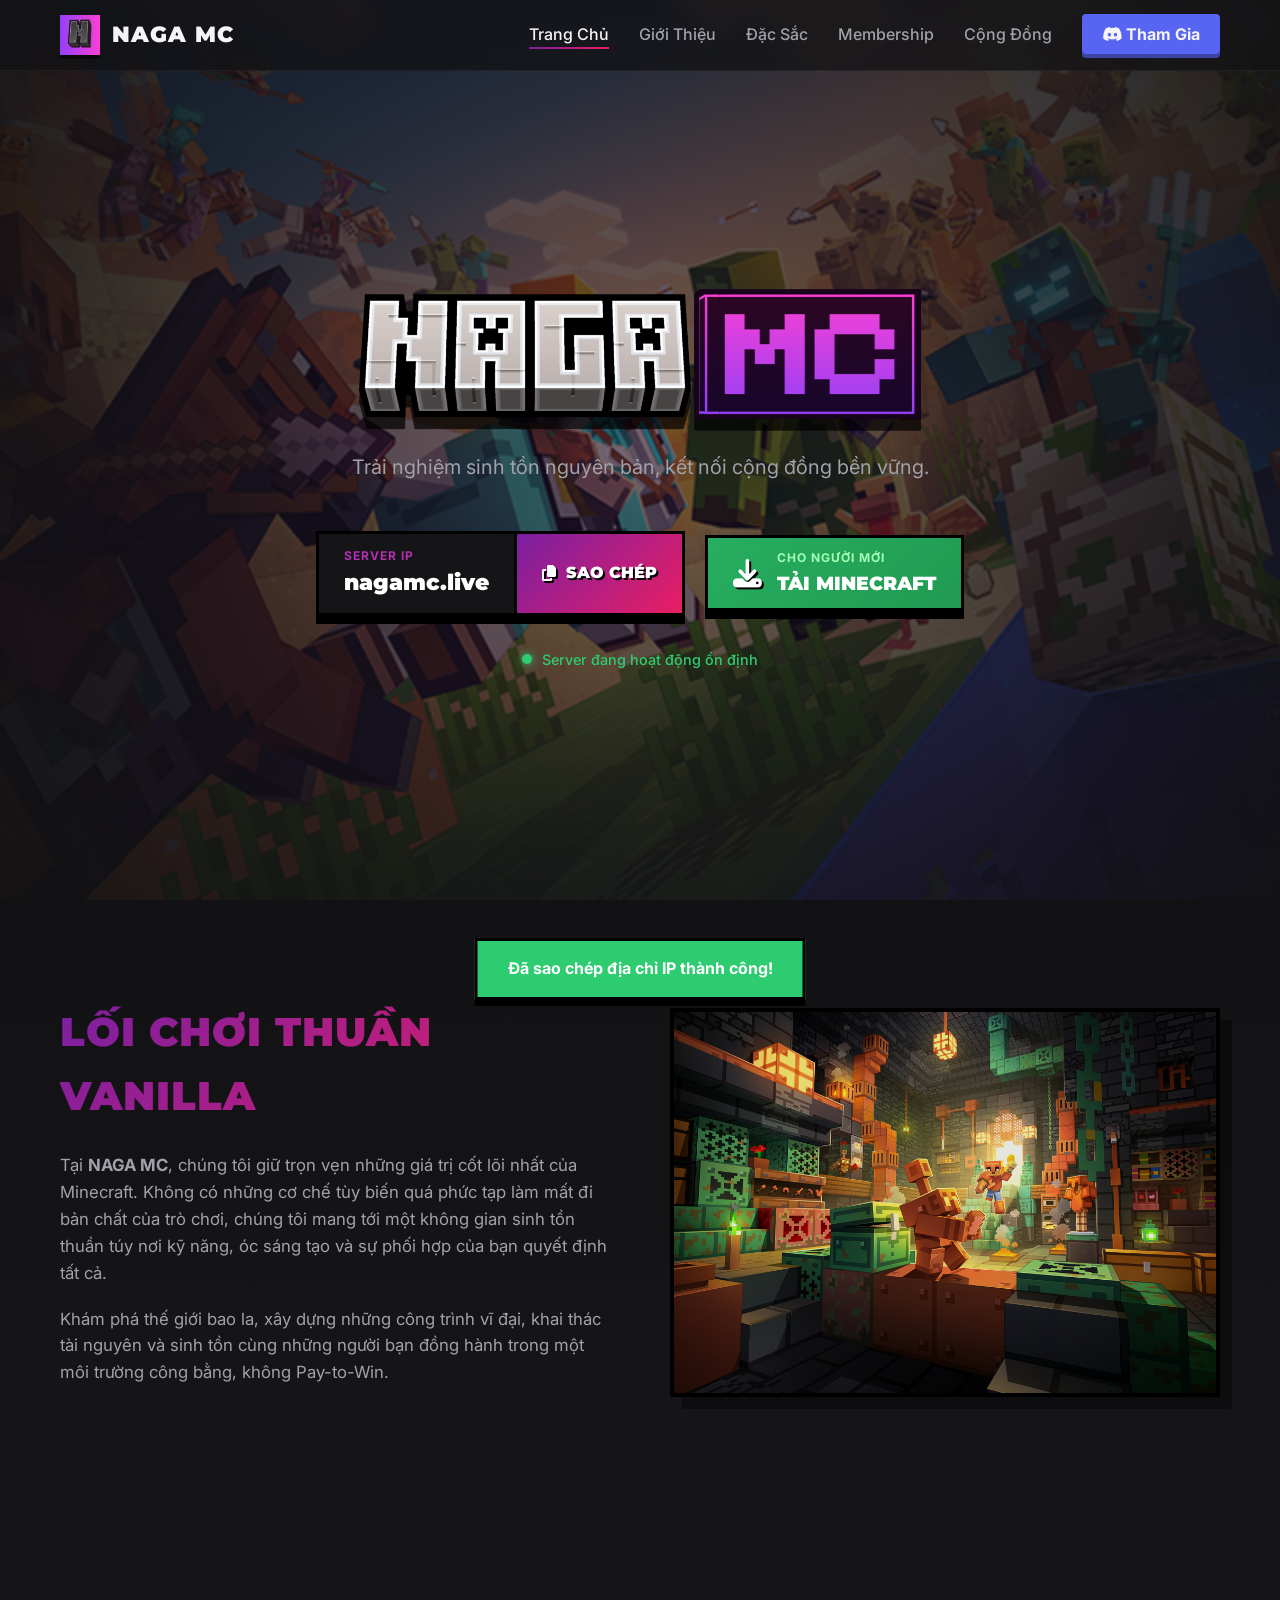
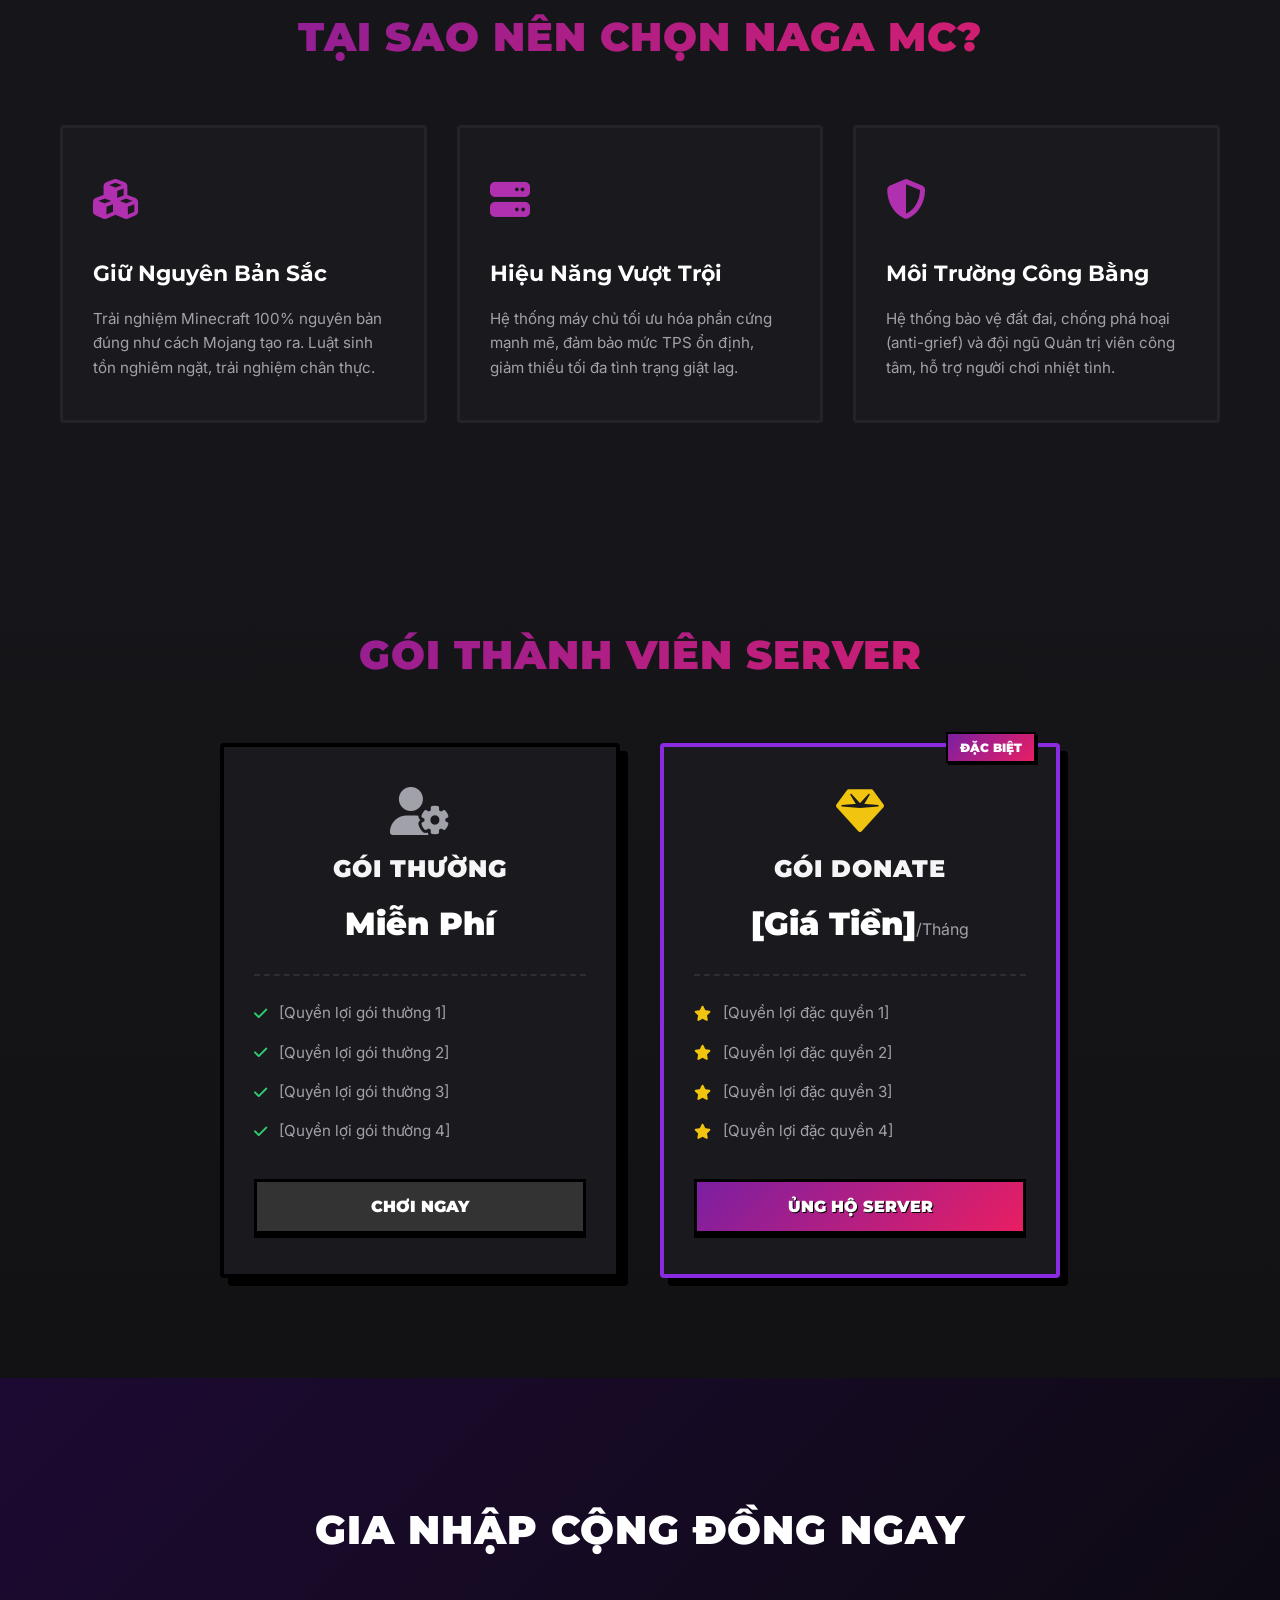
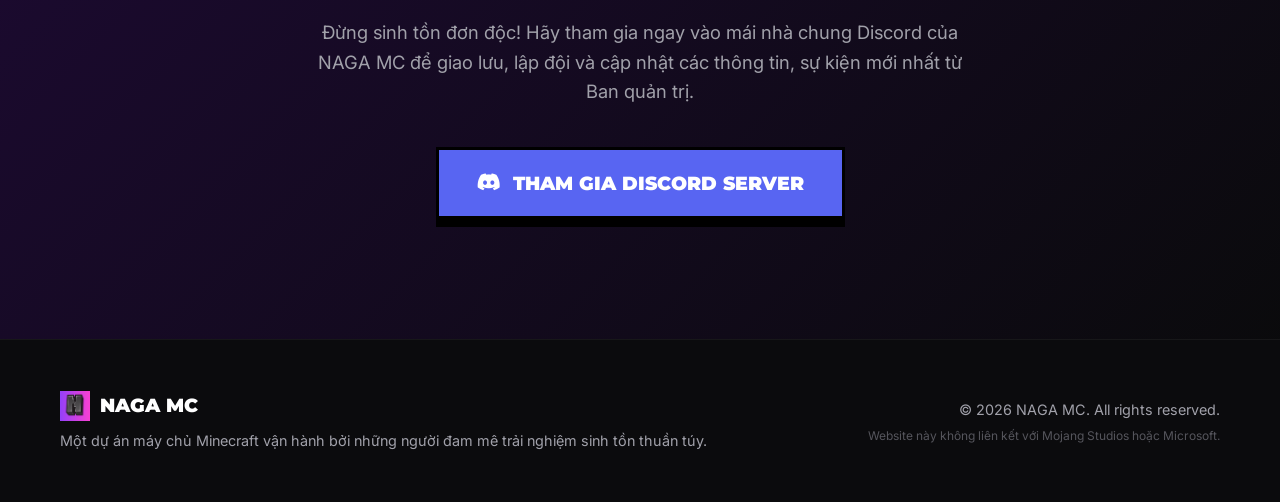
==== index.html @ 502a542e "Add files via upload" ====
<!DOCTYPE html>
<html lang="vi">
<head>
    <meta charset="UTF-8">
    <meta name="viewport" content="width=device-width, initial-scale=1.0">
    <title>NAGA MC - Máy Chủ Minecraft Thuần Vanilla</title>
    <link rel="icon" type="image/png" href="NBLRB.png">
    <link rel="preconnect" href="https://fonts.googleapis.com">
    <link rel="preconnect" href="https://fonts.gstatic.com" crossorigin>
    <link href="https://fonts.googleapis.com/css2?family=Inter:wght@400;500;700;900&family=Montserrat:wght@700;900&display=swap" rel="stylesheet">
    <link rel="stylesheet" href="https://cdnjs.cloudflare.com/ajax/libs/font-awesome/6.4.0/css/all.min.css">
    <link rel="stylesheet" href="style.css">
</head>
<body>

    <div id="toast" class="toast">Đã sao chép địa chỉ IP thành công!</div>

    <nav class="navbar">
        <div class="nav-container">
            <a href="#" class="nav-logo">
                <img src="NBLRB.png" alt="NAGA MC Logo">
                <span>NAGA MC</span>
            </a>
            <button class="menu-toggle" id="mobile-menu-btn" aria-label="Toggle Menu">
                <i class="fa-solid fa-bars"></i>
            </button>
            <ul class="nav-links" id="nav-links-menu">
                <li><a href="#" class="active">Trang Chủ</a></li>
                <li><a href="#about">Giới Thiệu</a></li>
                <li><a href="#features">Đặc Sắc</a></li>
                <li><a href="#membership">Membership</a></li>
                <li><a href="#community">Cộng Đồng</a></li>
                <li><a href="https://discord.gg/6WrVqjRegJ" target="_blank" class="nav-btn-discord"><i class="fa-brands fa-discord"></i> Tham Gia</a></li>
            </ul>
        </div>
    </nav>

<header class="hero">
        <div class="hero-overlay"></div>
        <div class="hero-content">
            <div class="hero-title-wrapper">
                <img src="NAGAMC-TITLE.png" alt="NAGA MC" class="hero-main-title">
            </div>
            <p class="hero-subtitle">Trải nghiệm sinh tồn nguyên bản, kết nối cộng đồng bền vững.</p>
            
            <div class="hero-ctas">
                <div class="ip-widget" id="copy-ip-btn" data-ip="nagamc.live">
                    <div class="ip-details">
                        <span class="ip-label">SERVER IP</span>
                        <span class="ip-address">nagamc.live</span>
                    </div>
                    <div class="ip-action">
                        <i class="fa-solid fa-copy"></i>
                        <span>SAO CHÉP</span>
                    </div>
                </div>

                <a href="https://llaun.ch/en" target="_blank" class="btn-download-mc">
                    <i class="fa-solid fa-download"></i>
                    <div class="download-text">
                        <span class="download-label">CHO NGƯỜI MỚI</span>
                        <span class="download-title">TẢI MINECRAFT</span>
                    </div>
                </a>
            </div>

            <div class="server-status">
                <span class="status-indicator"></span>
                <span class="status-text">Server đang hoạt động ổn định</span>
            </div>
        </div>
    </header>

    <section id="about" class="about-section">
        <div class="container">
            <div class="about-wrapper">
                <div class="about-text">
                    <h2 class="section-title">Lối Chơi Thuần Vanilla</h2>
                    <p>Tại <strong>NAGA MC</strong>, chúng tôi giữ trọn vẹn những giá trị cốt lõi nhất của Minecraft. Không có những cơ chế tùy biến quá phức tạp làm mất đi bản chất của trò chơi, chúng tôi mang tới một không gian sinh tồn thuần túy nơi kỹ năng, óc sáng tạo và sự phối hợp của bạn quyết định tất cả.</p>
                    <p>Khám phá thế giới bao la, xây dựng những công trình vĩ đại, khai thác tài nguyên và sinh tồn cùng những người bạn đồng hành trong một môi trường công bằng, không Pay-to-Win.</p>
                </div>
                <div class="about-image">
                    <div class="mc-frame">
                        <img src="Minecraft_Fall_Drop_Campaign_Key_Art_DotNet_Downloadable_Wallpaper_2058x1440.png" alt="Minecraft Gameplay">
                    </div>
                </div>
            </div>
        </div>
    </section>

    <section id="features" class="features-section">
        <div class="container">
            <h2 class="section-title centered">Tại sao nên chọn NAGA MC?</h2>
            <div class="features-grid">
                <div class="feature-card">
                    <div class="feature-icon">
                        <i class="fa-solid fa-cubes"></i>
                    </div>
                    <h3>Giữ Nguyên Bản Sắc</h3>
                    <p>Trải nghiệm Minecraft 100% nguyên bản đúng như cách Mojang tạo ra. Luật sinh tồn nghiêm ngặt, trải nghiệm chân thực.</p>
                </div>
                <div class="feature-card">
                    <div class="feature-icon">
                        <i class="fa-solid fa-server"></i>
                    </div>
                    <h3>Hiệu Năng Vượt Trội</h3>
                    <p>Hệ thống máy chủ tối ưu hóa phần cứng mạnh mẽ, đảm bảo mức TPS ổn định, giảm thiểu tối đa tình trạng giật lag.</p>
                </div>
                <div class="feature-card">
                    <div class="feature-icon">
                        <i class="fa-solid fa-shield-halved"></i>
                    </div>
                    <h3>Môi Trường Công Bằng</h3>
                    <p>Hệ thống bảo vệ đất đai, chống phá hoại (anti-grief) và đội ngũ Quản trị viên công tâm, hỗ trợ người chơi nhiệt tình.</p>
                </div>
            </div>
        </div>
    </section>
    <section id="membership" class="membership-section">
        <div class="container">
            <h2 class="section-title centered">Gói Thành Viên Server</h2>
            <div class="membership-grid">
                
                <div class="member-card regular">
                    <div class="member-header">
                        <i class="fa-solid fa-user-gear member-icon"></i>
                        <h3>GÓI THƯỜNG</h3>
                        <div class="price">Miễn Phí</div>
                    </div>
                    <ul class="member-features">
                        <li><i class="fa-solid fa-check"></i> [Quyền lợi gói thường 1]</li>
                        <li><i class="fa-solid fa-check"></i> [Quyền lợi gói thường 2]</li>
                        <li><i class="fa-solid fa-check"></i> [Quyền lợi gói thường 3]</li>
                        <li><i class="fa-solid fa-check"></i> [Quyền lợi gói thường 4]</li>
                    </ul>
                    <a href="#" class="btn-member-action">CHƠI NGAY</a>
                </div>

                <div class="member-card donate">
                    <div class="badge-popular">ĐẶC BIỆT</div>
                    <div class="member-header">
                        <i class="fa-solid fa-gem member-icon animate-pulse"></i>
                        <h3>GÓI DONATE</h3>
                        <div class="price">[Giá Tiền]<span>/Tháng</span></div>
                    </div>
                    <ul class="member-features">
                        <li><i class="fa-solid fa-star"></i> [Quyền lợi đặc quyền 1]</li>
                        <li><i class="fa-solid fa-star"></i> [Quyền lợi đặc quyền 2]</li>
                        <li><i class="fa-solid fa-star"></i> [Quyền lợi đặc quyền 3]</li>
                        <li><i class="fa-solid fa-star"></i> [Quyền lợi đặc quyền 4]</li>
                    </ul>
                    <a href="pay.html" class="btn-member-action donate-btn">ỦNG HỘ SERVER</a>
                </div>

            </div>
        </div>
    </section>

    <section id="community" class="community-section">
        <div class="community-overlay"></div>
        <div class="container community-content">
            <h2 class="section-title centered light">Gia Nhập Cộng Đồng Ngay</h2>
            <p class="community-desc">Đừng sinh tồn đơn độc! Hãy tham gia ngay vào mái nhà chung Discord của NAGA MC để giao lưu, lập đội và cập nhật các thông tin, sự kiện mới nhất từ Ban quản trị.</p>
            <a href="https://discord.gg/6WrVqjRegJ" target="_blank" class="btn-discord-large">
                <i class="fa-brands fa-discord"></i> THAM GIA DISCORD SERVER
            </a>
        </div>
    </section>

    <footer class="footer">
        <div class="container footer-content">
            <div class="footer-left">
                <div class="footer-brand">
                    <img src="NBLRB.png" alt="NAGA MC">
                    <span>NAGA MC</span>
                </div>
                <p>Một dự án máy chủ Minecraft vận hành bởi những người đam mê trải nghiệm sinh tồn thuần túy.</p>
            </div>
            <div class="footer-right">
                <p>&copy; 2026 NAGA MC. All rights reserved.</p>
                <p class="footer-disclaimer">Website này không liên kết với Mojang Studios hoặc Microsoft.</p>
            </div>
        </div>
    </footer>

    <script src="script.js"></script>
</body>
</html>
---- style.css ----
/* --- BIẾN MÀU SẮC & CẤU HÌNH GỐC --- */
:root {
    --primary-color: #8a2be2;      /* Màu tím chính */
    --primary-light: #b030b0;      /* Tím hồng sáng */
    --primary-gradient: linear-gradient(135deg, #7b1fa2 0%, #e91e63 100%);
    --bg-dark: #121214;            /* Nền tối chủ đạo */
    --bg-card: #1a1a1e;            /* Nền của thẻ nội dung */
    --bg-nav: rgba(18, 18, 20, 0.75);
    --text-main: #f5f5f7;          /* Màu chữ sáng */
    --text-muted: #a1a1aa;         /* Màu chữ nhạt hơn */
    --stroke-pixel: 4px solid #000;/* Viền khối phong cách pixel bóng */
    --font-sans: 'Inter', sans-serif;
    --font-heading: 'Montserrat', sans-serif;
}

/* --- RESET & CẤU HÌNH CHUNG --- */
* {
    box-sizing: border-box;
    margin: 0;
    padding: 0;
    scroll-behavior: smooth;
}

body {
    font-family: var(--font-sans);
    background-color: var(--bg-dark);
    color: var(--text-main);
    line-height: 1.6;
    overflow-x: hidden;
}

a {
    color: inherit;
    text-decoration: none;
}

ul {
    list-style: none;
}

.container {
    max-width: 1200px;
    margin: 0 auto;
    padding: 0 20px;
}

img {
    max-width: 100%;
    height: auto;
}

/* Tiêu đề các mục */
.section-title {
    font-family: var(--font-heading);
    font-weight: 900;
    font-size: 2.5rem;
    text-transform: uppercase;
    margin-bottom: 1.5rem;
    background: var(--primary-gradient);
    -webkit-background-clip: text;
    -webkit-text-fill-color: transparent;
    letter-spacing: 1px;
}

.section-title.centered {
    text-align: center;
    margin-bottom: 3.5rem;
}

.section-title.light {
    background: #fff;
    -webkit-background-clip: text;
    -webkit-text-fill-color: transparent;
}

/* --- NAVIGATION BAR --- */
.navbar {
    position: fixed;
    top: 0;
    left: 0;
    width: 100%;
    z-index: 1000;
    background-color: var(--bg-nav);
    backdrop-filter: blur(12px);
    -webkit-backdrop-filter: blur(12px);
    border-bottom: 1px solid rgba(255, 255, 255, 0.05);
    transition: all 0.3s ease;
}

.nav-container {
    max-width: 1200px;
    margin: 0 auto;
    padding: 15px 20px;
    display: flex;
    justify-content: space-between;
    align-items: center;
}

.nav-logo {
    display: flex;
    align-items: center;
    gap: 12px;
    font-family: var(--font-heading);
    font-weight: 900;
    font-size: 1.4rem;
    letter-spacing: 1px;
}

.nav-logo img {
    height: 40px;
    filter: drop-shadow(0px 4px 0px rgba(0,0,0,0.5));
}

.nav-links {
    display: flex;
    align-items: center;
    gap: 30px;
    font-weight: 500;
}

.nav-links a:not(.nav-btn-discord) {
    position: relative;
    padding: 5px 0;
    color: var(--text-muted);
    transition: color 0.3s ease;
}

.nav-links a:not(.nav-btn-discord):hover,
.nav-links a.active {
    color: var(--text-main);
}

.nav-links a:not(.nav-btn-discord)::after {
    content: '';
    position: absolute;
    bottom: 0;
    left: 0;
    width: 0;
    height: 2px;
    background: var(--primary-gradient);
    transition: width 0.3s ease;
}

.nav-links a:not(.nav-btn-discord):hover::after,
.nav-links a.active::after {
    width: 100%;
}

.nav-btn-discord {
    background: #5865F2;
    padding: 10px 20px;
    border-radius: 4px;
    font-weight: 700;
    box-shadow: 0 4px 0 #3c45a5;
    transition: all 0.1s ease;
}

.nav-btn-discord:hover {
    transform: translateY(2px);
    box-shadow: 0 2px 0 #3c45a5;
}

.menu-toggle {
    display: none;
    background: none;
    border: none;
    color: #fff;
    font-size: 1.5rem;
    cursor: pointer;
}

/* --- HERO SECTION --- */
.hero {
    position: relative;
    min-height: 100vh;
    display: flex;
    align-items: center;
    justify-content: center;
    text-align: center;
    padding: 120px 20px 60px 20px;
    /* Sử dụng hình nền phong cảnh Minecraft mờ ảo phía sau */
    background: url('MCV_HOL25Drop_MoM_DotNet_Wallpaper_800x450.png') no-repeat center center/cover;
}

.hero-overlay {
    position: absolute;
    top: 0;
    left: 0;
    width: 100%;
    height: 100%;
    background: radial-gradient(circle, rgba(26,10,41,0.6) 0%, rgba(18,18,20,0.95) 100%);
    z-index: 1;
}

.hero-content {
    position: relative;
    z-index: 2;
    max-width: 800px;
}

.hero-title-wrapper {
    margin-bottom: 1.5rem;
}

.hero-main-title {
    max-height: 130px;
    width: auto;
    filter: drop-shadow(0 12px 0px rgba(0,0,0,0.7));
    animation: floating 3s ease-in-out infinite;
}

.hero-subtitle {
    font-size: 1.25rem;
    color: var(--text-muted);
    margin-bottom: 3rem;
    font-weight: 400;
}

/* IP Copy Widget (Phong cách Gaming/Pixel nhẹ) */
.ip-widget {
    display: inline-flex;
    background: #1e1e24;
    border: 3px solid #000;
    box-shadow: 0 8px 0 #000;
    cursor: pointer;
    margin-bottom: 2rem;
    transition: all 0.1s ease;
    user-select: none;
}

.ip-widget:hover {
    transform: translateY(4px);
    box-shadow: 0 4px 0 #000;
}

.ip-details {
    padding: 12px 25px;
    display: flex;
    flex-direction: column;
    text-align: left;
    border-right: 3px solid #000;
    background-color: #151518;
}

.ip-label {
    font-size: 0.75rem;
    font-weight: 700;
    color: var(--primary-light);
    letter-spacing: 1px;
}

.ip-address {
    font-family: var(--font-heading);
    font-weight: 900;
    font-size: 1.4rem;
    color: #fff;
}

.ip-action {
    background: var(--primary-gradient);
    padding: 0 25px;
    display: flex;
    align-items: center;
    gap: 10px;
    font-weight: 900;
    font-family: var(--font-heading);
    font-size: 1rem;
    color: #fff;
    text-shadow: 2px 2px 0px #000;
}

.server-status {
    display: flex;
    align-items: center;
    justify-content: center;
    gap: 10px;
    margin-top: 10px;
}

.status-indicator {
    width: 10px;
    height: 10px;
    background-color: #2ecc71;
    border-radius: 50%;
    box-shadow: 0 0 10px #2ecc71;
}

.status-text {
    font-size: 0.9rem;
    color: #2ecc71;
    font-weight: 500;
}

/* --- ABOUT SECTION --- */
.about-section {
    padding: 100px 0;
    background: linear-gradient(180deg, var(--bg-dark) 0%, #16161a 100%);
}

.about-wrapper {
    display: flex;
    align-items: center;
    gap: 60px;
}

.about-text {
    flex: 1;
}

.about-text p {
    margin-bottom: 1.2rem;
    color: var(--text-muted);
    font-size: 1.05rem;
}

.about-image {
    flex: 1;
    display: flex;
    justify-content: center;
}

.mc-frame {
    border: 4px solid #000;
    box-shadow: 12px 12px 0px rgba(0,0,0,0.4);
    background-color: #000;
    line-height: 0;
    border-radius: 2px;
    overflow: hidden;
}

.mc-frame img {
    filter: contrast(1.05) brightness(0.9);
    transition: transform 0.5s ease;
}

.mc-frame:hover img {
    transform: scale(1.05);
}

/* --- FEATURES SECTION --- */
.features-section {
    padding: 100px 0;
    background-color: #16161a;
}

.features-grid {
    display: grid;
    grid-template-columns: repeat(auto-fit, minmax(300px, 1fr));
    gap: 30px;
}

.feature-card {
    background-color: var(--bg-card);
    padding: 40px 30px;
    border: 3px solid #232329;
    border-radius: 4px;
    transition: all 0.3s ease;
    position: relative;
}

.feature-card:hover {
    border-color: var(--primary-color);
    transform: translateY(-5px);
    box-shadow: 0 10px 20px rgba(138, 43, 226, 0.1);
}

.feature-icon {
    font-size: 2.5rem;
    color: var(--primary-light);
    margin-bottom: 1.5rem;
}

.feature-card h3 {
    font-family: var(--font-heading);
    font-size: 1.35rem;
    margin-bottom: 1rem;
    color: #fff;
}

.feature-card p {
    color: var(--text-muted);
    font-size: 0.95rem;
}

/* --- COMMUNITY SECTION --- */
.community-section {
    position: relative;
    padding: 120px 0;
    text-align: center;
    background: url('https://images.unsplash.com/photo-1618005182384-a83a8bd57fbe?q=80&w=1920&auto=format&fit=crop') no-repeat center center/cover;
}

.community-overlay {
    position: absolute;
    top: 0;
    left: 0;
    width: 100%;
    height: 100%;
    background: linear-gradient(135deg, rgba(30, 9, 54, 0.9) 0%, rgba(10, 10, 12, 0.95) 100%);
    z-index: 1;
}

.community-content {
    position: relative;
    z-index: 2;
    max-width: 700px;
    margin: 0 auto;
}

.community-desc {
    font-size: 1.15rem;
    color: var(--text-muted);
    margin-bottom: 2.5rem;
}

.btn-discord-large {
    display: inline-flex;
    align-items: center;
    gap: 12px;
    background: #5865F2;
    color: #fff;
    font-family: var(--font-heading);
    font-weight: 900;
    font-size: 1.2rem;
    padding: 18px 38px;
    border: 3px solid #000;
    box-shadow: 0 8px 0 #000;
    transition: all 0.1s ease;
}

.btn-discord-large:hover {
    transform: translateY(4px);
    box-shadow: 0 4px 0 #000;
}

/* --- TOAST NOTIFICATION --- */
.toast {
    position: fixed;
    bottom: -100px;
    left: 50%;
    transform: translateX(-50%);
    background: #2ecc71;
    color: #fff;
    padding: 15px 30px;
    font-weight: 700;
    border: 3px solid #000;
    box-shadow: 0 6px 0 #000;
    z-index: 2000;
    transition: all 0.4s cubic-bezier(0.175, 0.885, 0.32, 1.275);
}

.toast.show {
    bottom: 40px;
}

/* --- FOOTER --- */
.footer {
    background-color: #0b0b0d;
    padding: 50px 0;
    border-top: 1px solid rgba(255, 255, 255, 0.05);
    font-size: 0.9rem;
    color: var(--text-muted);
}

.footer-content {
    display: flex;
    justify-content: space-between;
    align-items: center;
    flex-wrap: wrap;
    gap: 30px;
}

.footer-brand {
    display: flex;
    align-items: center;
    gap: 10px;
    font-family: var(--font-heading);
    font-weight: 900;
    font-size: 1.2rem;
    color: #fff;
    margin-bottom: 0.5rem;
}

.footer-brand img {
    height: 30px;
}

.footer-right {
    text-align: right;
}

.footer-disclaimer {
    font-size: 0.75rem;
    margin-top: 5px;
    color: #55555c;
}

/* --- ANIMATION --- */
@keyframes floating {
    0% { transform: translateY(0px); }
    50% { transform: translateY(-10px); }
    100% { transform: translateY(0px); }
}

/* --- RESPONSIVE RESPONSIVENESS --- */
@media (max-width: 768px) {
    .menu-toggle {
        display: block;
    }

    .nav-links {
        position: absolute;
        top: 100%;
        left: 0;
        width: 100%;
        background-color: #121214;
        flex-direction: column;
        padding: 30px;
        gap: 20px;
        border-bottom: 2px solid var(--primary-color);
        display: none; /* Điều khiển qua JS */
    }

    .nav-links.open {
        display: flex;
    }

    .about-wrapper {
        flex-direction: column;
        gap: 40px;
    }

    .hero-main-title {
        max-height: 80px;
    }

    .ip-widget {
        flex-direction: column;
        width: 100%;
        max-width: 320px;
    }

    .ip-details {
        border-right: none;
        border-bottom: 3px solid #000;
        text-align: center;
    }

    .ip-action {
        padding: 12px;
        justify-content: center;
    }

    .footer-content {
        flex-direction: column;
        text-align: center;
    }

    .footer-right {
        text-align: center;
    }
        
}
/* --- BỔ SUNG: NÚT TẢI MINECRAFT & MEMBERSHIP --- */

/* Nhóm các nút bấm ở trang đầu */
.hero-ctas {
    display: flex;
    justify-content: center;
    align-items: center;
    gap: 20px;
    flex-wrap: wrap;
    margin-bottom: 2rem;
}

.hero-ctas .ip-widget {
    margin-bottom: 0; /* Reset margin cũ */
}

/* Style nút tải game */
.btn-download-mc {
    display: inline-flex;
    align-items: center;
    gap: 15px;
    background: linear-gradient(135deg, #27ae60 0%, #219a52 100%);
    border: 3px solid #000;
    box-shadow: 0 8px 0 #000;
    padding: 10px 25px;
    cursor: pointer;
    transition: all 0.1s ease;
    text-align: left;
}

.btn-download-mc i {
    font-size: 1.8rem;
    color: #fff;
    text-shadow: 2px 2px 0px #000;
}

.download-text {
    display: flex;
    flex-direction: column;
}

.download-label {
    font-size: 0.75rem;
    font-weight: 700;
    color: #a3ffb4;
    letter-spacing: 1px;
}

.download-title {
    font-family: var(--font-heading);
    font-weight: 900;
    font-size: 1.2rem;
    color: #fff;
}

.btn-download-mc:hover {
    transform: translateY(4px);
    box-shadow: 0 4px 0 #000;
}

/* --- SECTION GÓI THÀNH VIÊN --- */
.membership-section {
    padding: 100px 0;
    background: linear-gradient(180deg, #16161a 0%, var(--bg-dark) 100%);
}

.membership-grid {
    display: flex;
    justify-content: center;
    gap: 40px;
    max-width: 900px;
    margin: 0 auto;
    flex-wrap: wrap;
}

.member-card {
    background-color: var(--bg-card);
    border: 4px solid #000;
    box-shadow: 8px 8px 0px #000;
    flex: 1;
    min-width: 300px;
    max-width: 400px;
    padding: 40px 30px;
    display: flex;
    flex-direction: column;
    position: relative;
    border-radius: 4px;
}

/* Thẻ Donate nổi bật hơn bằng viền tím */
.member-card.donate {
    border-color: var(--primary-color);
}

.badge-popular {
    position: absolute;
    top: -15px;
    right: 20px;
    background: var(--primary-gradient);
    color: #fff;
    font-family: var(--font-heading);
    font-weight: 900;
    font-size: 0.75rem;
    padding: 4px 12px;
    border: 2px solid #000;
    box-shadow: 2px 2px 0px #000;
}

.member-header {
    text-align: center;
    border-bottom: 2px dashed #2d2d35;
    padding-bottom: 25px;
    margin-bottom: 25px;
}

.member-icon {
    font-size: 3rem;
    margin-bottom: 15px;
}

.regular .member-icon { color: var(--text-muted); }
.donate .member-icon { color: #f1c40f; }

.member-header h3 {
    font-family: var(--font-heading);
    font-weight: 900;
    font-size: 1.5rem;
    letter-spacing: 1px;
    margin-bottom: 10px;
}

.member-header .price {
    font-family: var(--font-heading);
    font-weight: 900;
    font-size: 2rem;
    color: #fff;
}

.member-header .price span {
    font-size: 1rem;
    color: var(--text-muted);
    font-family: var(--font-sans);
    font-weight: 400;
}

/* Danh sách tính năng để trống */
.member-features {
    display: flex;
    flex-direction: column;
    gap: 15px;
    margin-bottom: 35px;
    flex-grow: 1;
}

.member-features li {
    display: flex;
    align-items: center;
    gap: 12px;
    color: var(--text-muted);
    font-size: 0.95rem;
}

.member-features li i.fa-check { color: #2ecc71; }
.member-features li i.fa-star { color: #f1c40f; }

/* Nút bấm trong thẻ */
.btn-member-action {
    display: block;
    text-align: center;
    font-family: var(--font-heading);
    font-weight: 900;
    padding: 12px;
    border: 3px solid #000;
    box-shadow: 0 4px 0 #000;
    background: #333;
    color: #fff;
    transition: all 0.1s ease;
}

.btn-member-action:hover {
    transform: translateY(2px);
    box-shadow: 0 2px 0 #000;
}

.donate-btn {
    background: var(--primary-gradient);
    text-shadow: 1px 1px 0px #000;
}

/* Hiệu ứng đập nhẹ cho viên ngọc donate */
.animate-pulse {
    animation: pulse 2s infinite;
}

@keyframes pulse {
    0% { transform: scale(1); }
    50% { transform: scale(1.1); filter: drop-shadow(0 0 8px #f1c40f); }
    100% { transform: scale(1); }
}
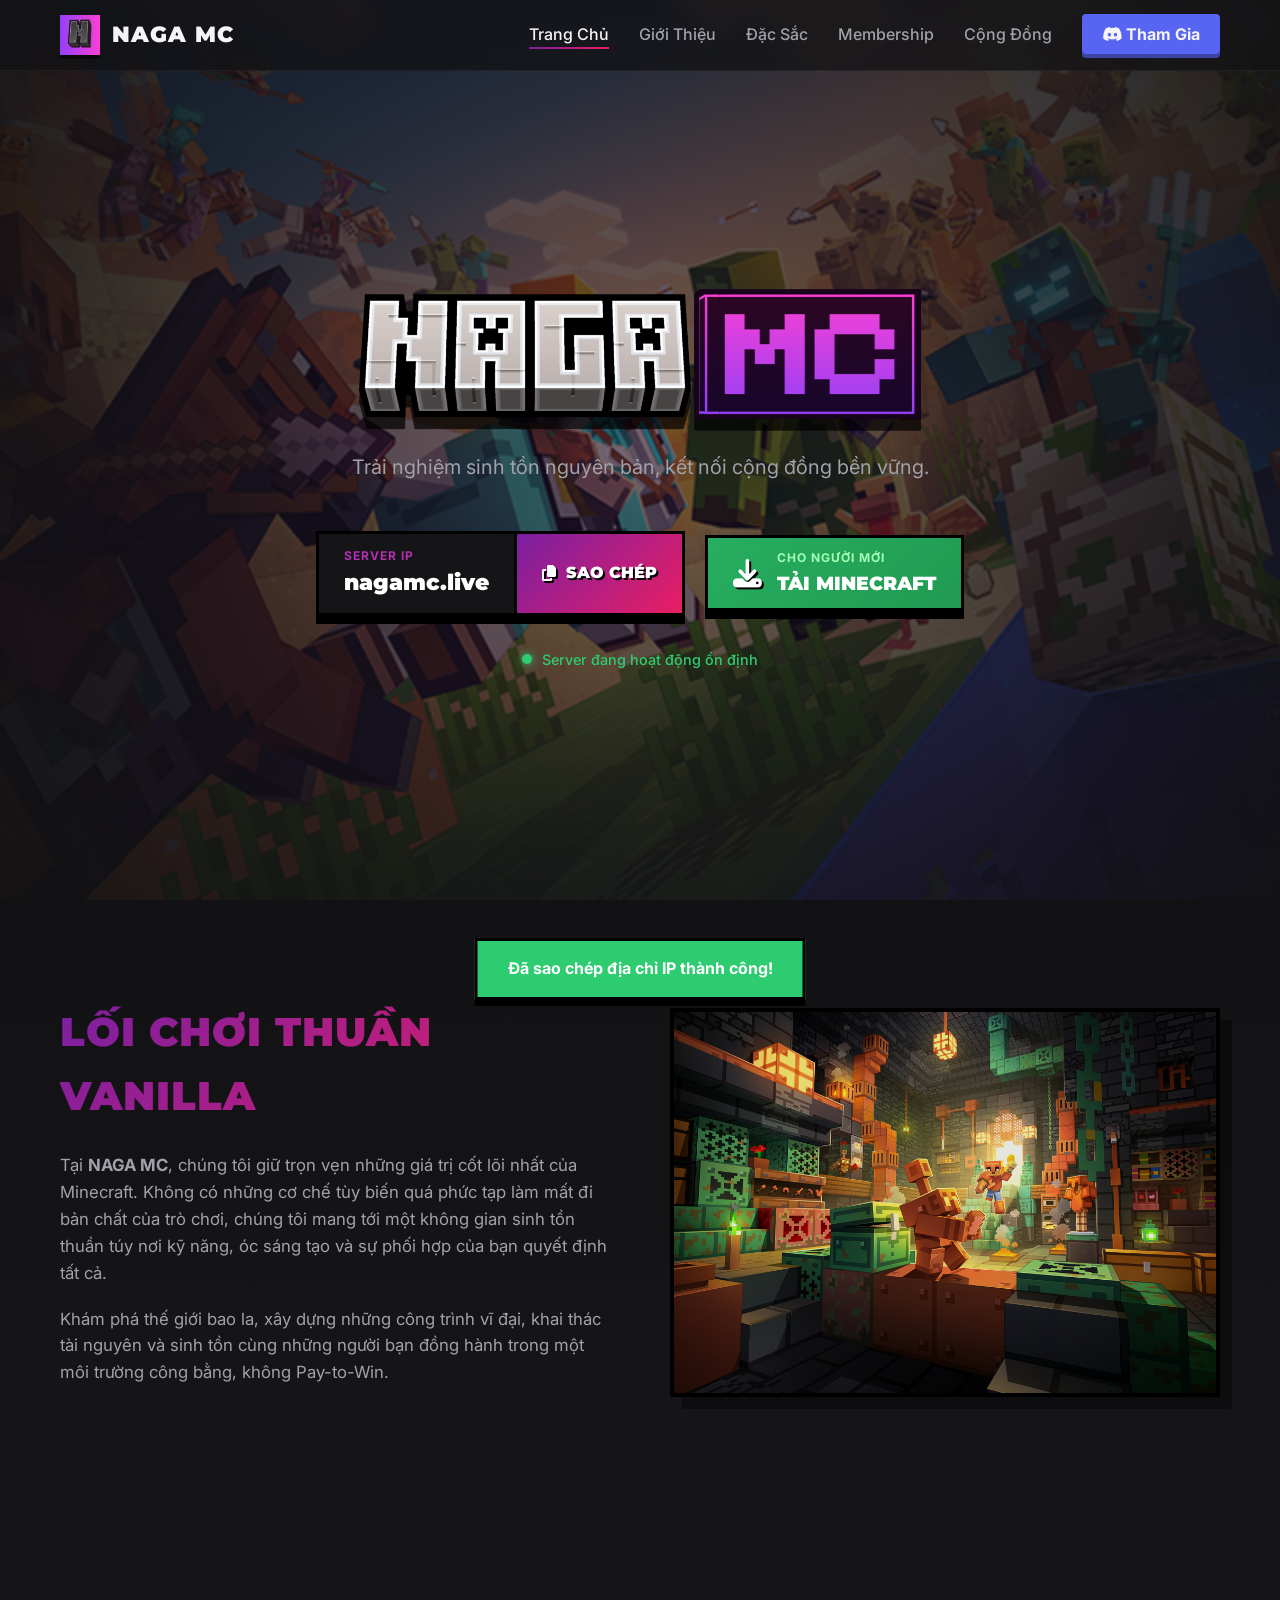
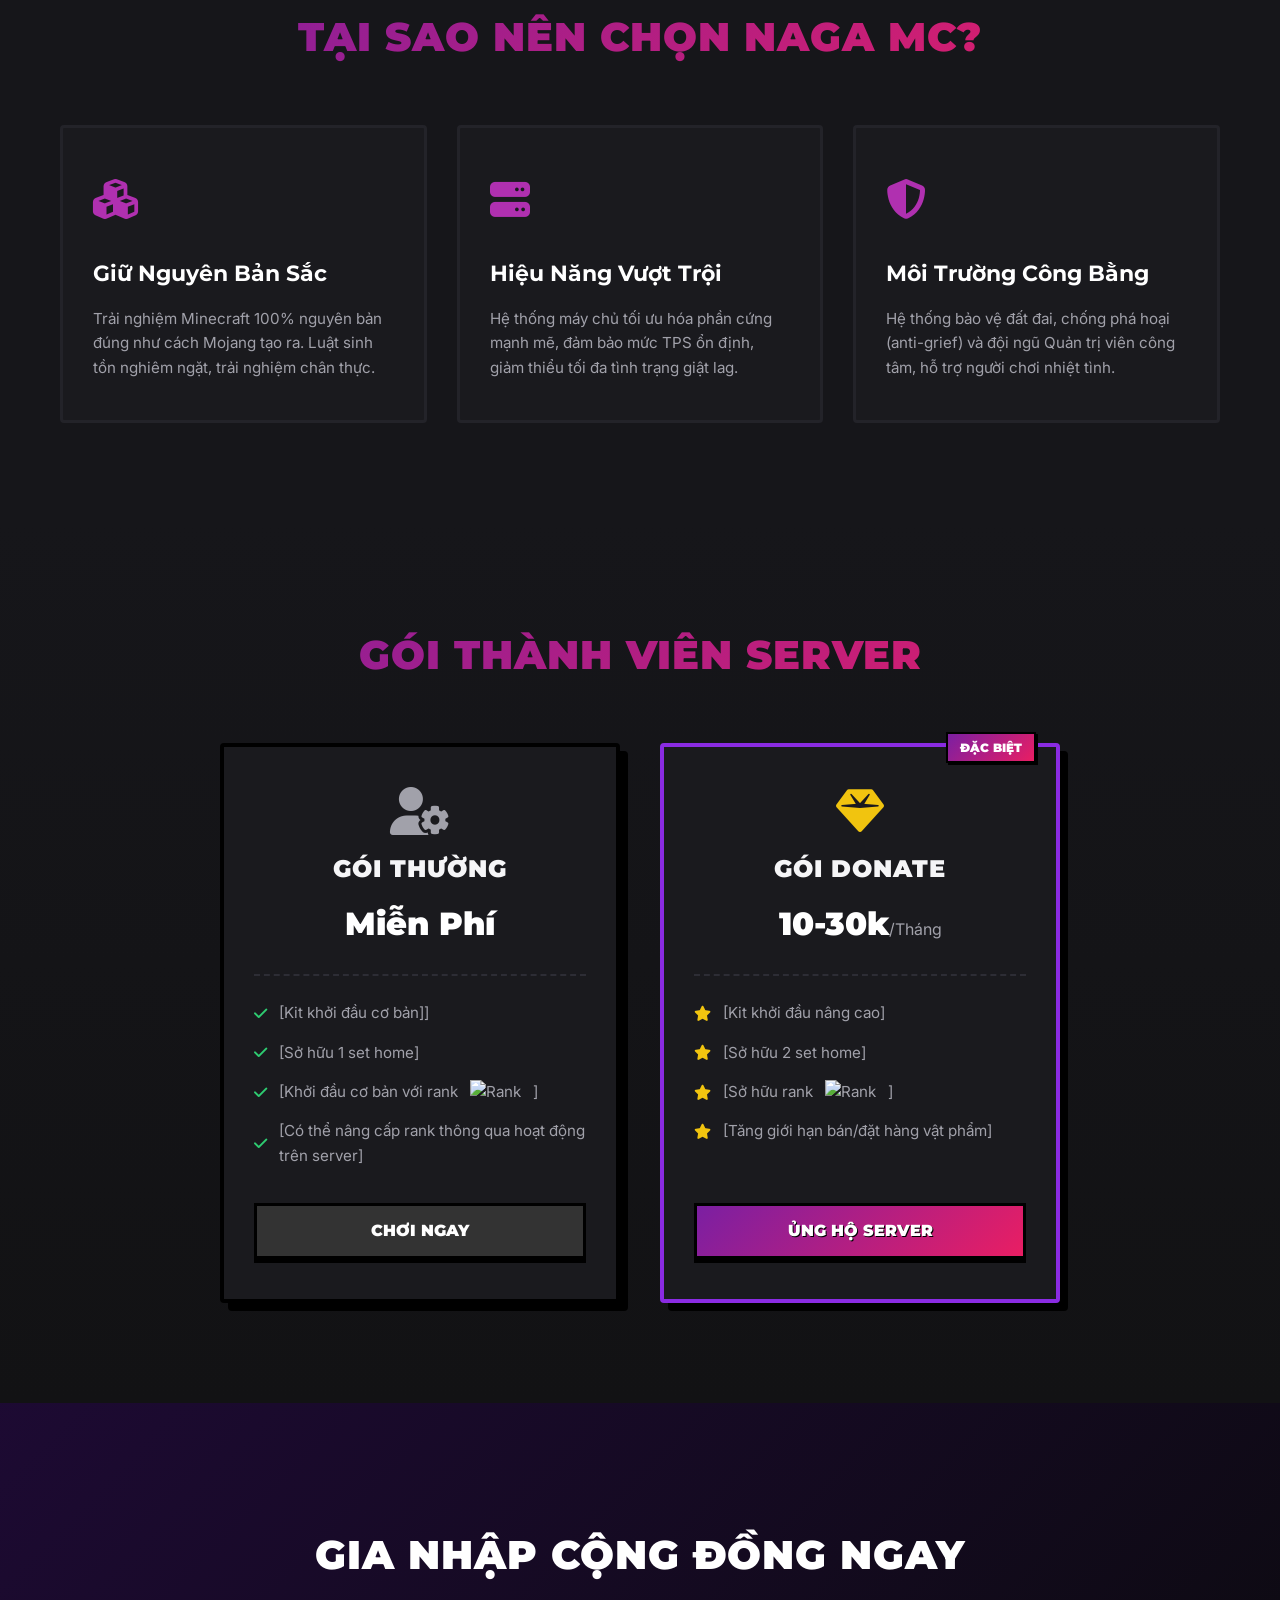
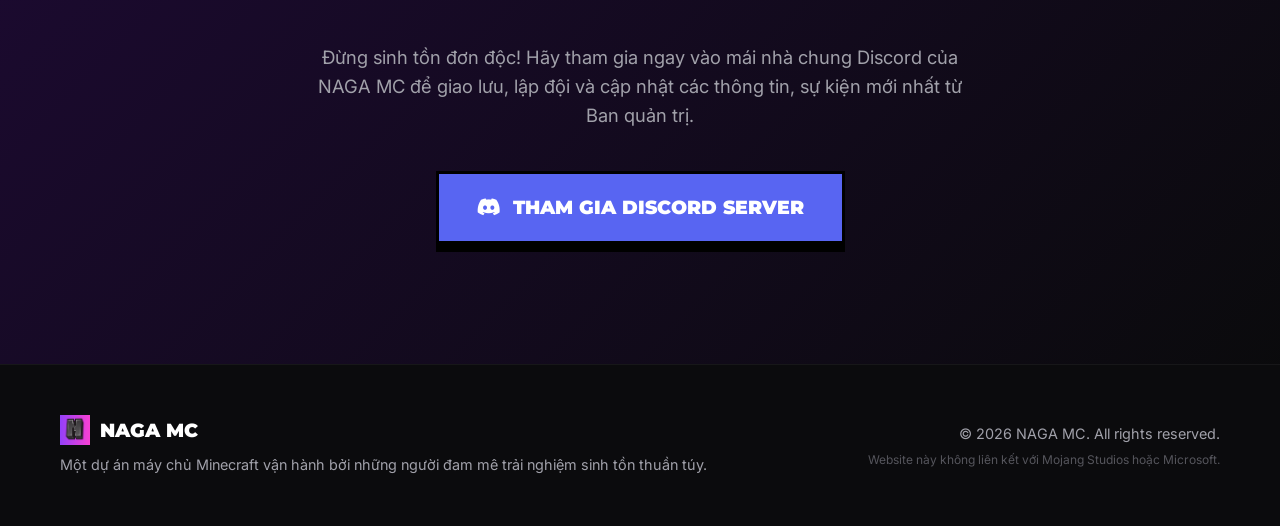
==== commit c909435d: "Update membership features and pricing in index.html" ====
--- a/index.html
+++ b/index.html
@@ -128,10 +128,10 @@
                         <div class="price">Miễn Phí</div>
                     </div>
                     <ul class="member-features">
-                        <li><i class="fa-solid fa-check"></i> [Quyền lợi gói thường 1]</li>
-                        <li><i class="fa-solid fa-check"></i> [Quyền lợi gói thường 2]</li>
-                        <li><i class="fa-solid fa-check"></i> [Quyền lợi gói thường 3]</li>
-                        <li><i class="fa-solid fa-check"></i> [Quyền lợi gói thường 4]</li>
+                        <li><i class="fa-solid fa-check"></i> [Kit khởi đầu cơ bản]]</li>
+                        <li><i class="fa-solid fa-check"></i> [Sở hữu 1 set home] </li>
+                        <li><i class="fa-solid fa-check"></i> [Khởi đầu cơ bản với rank<img src="chicken.png" alt="Rank" class="rank-icon">]</li>
+                        <li><i class="fa-solid fa-check"></i> [Có thể nâng cấp rank thông qua hoạt động trên server]</li>
                     </ul>
                     <a href="#" class="btn-member-action">CHƠI NGAY</a>
                 </div>
@@ -141,13 +141,13 @@
                     <div class="member-header">
                         <i class="fa-solid fa-gem member-icon animate-pulse"></i>
                         <h3>GÓI DONATE</h3>
-                        <div class="price">[Giá Tiền]<span>/Tháng</span></div>
+                        <div class="price">10-30k<span>/Tháng</span></div>
                     </div>
                     <ul class="member-features">
-                        <li><i class="fa-solid fa-star"></i> [Quyền lợi đặc quyền 1]</li>
-                        <li><i class="fa-solid fa-star"></i> [Quyền lợi đặc quyền 2]</li>
-                        <li><i class="fa-solid fa-star"></i> [Quyền lợi đặc quyền 3]</li>
-                        <li><i class="fa-solid fa-star"></i> [Quyền lợi đặc quyền 4]</li>
+                        <li><i class="fa-solid fa-star"></i> [Kit khởi đầu nâng cao]</li>
+                        <li><i class="fa-solid fa-star"></i> [Sở hữu 2 set home]</li>
+                        <li><i class="fa-solid fa-star"></i> [Sở hữu rank <img src="DONATOR.png" alt="Rank" class="rank-icon">]</li>
+                        <li><i class="fa-solid fa-star"></i> [Tăng giới hạn bán/đặt hàng vật phẩm]</li>
                     </ul>
                     <a href="pay.html" class="btn-member-action donate-btn">ỦNG HỘ SERVER</a>
                 </div>
@@ -185,4 +185,4 @@
 
     <script src="script.js"></script>
 </body>
-</html>+</html>
